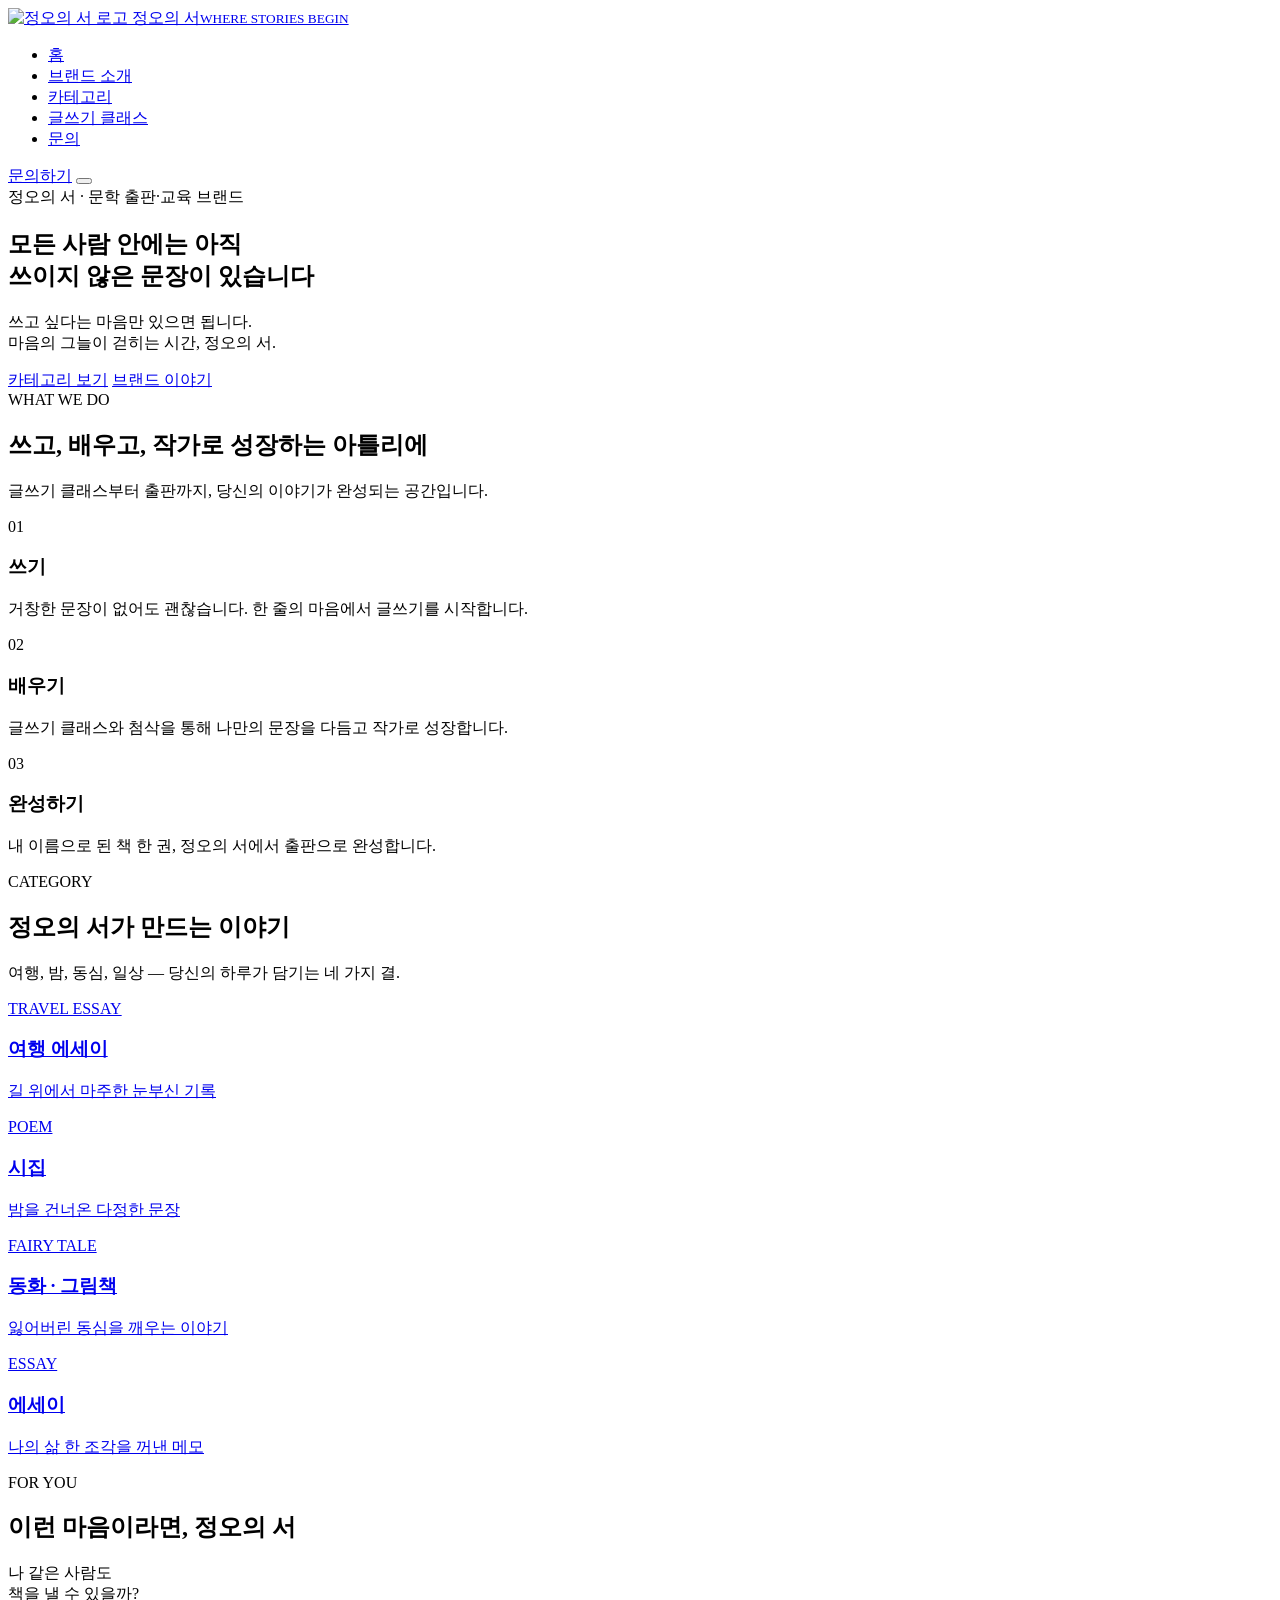
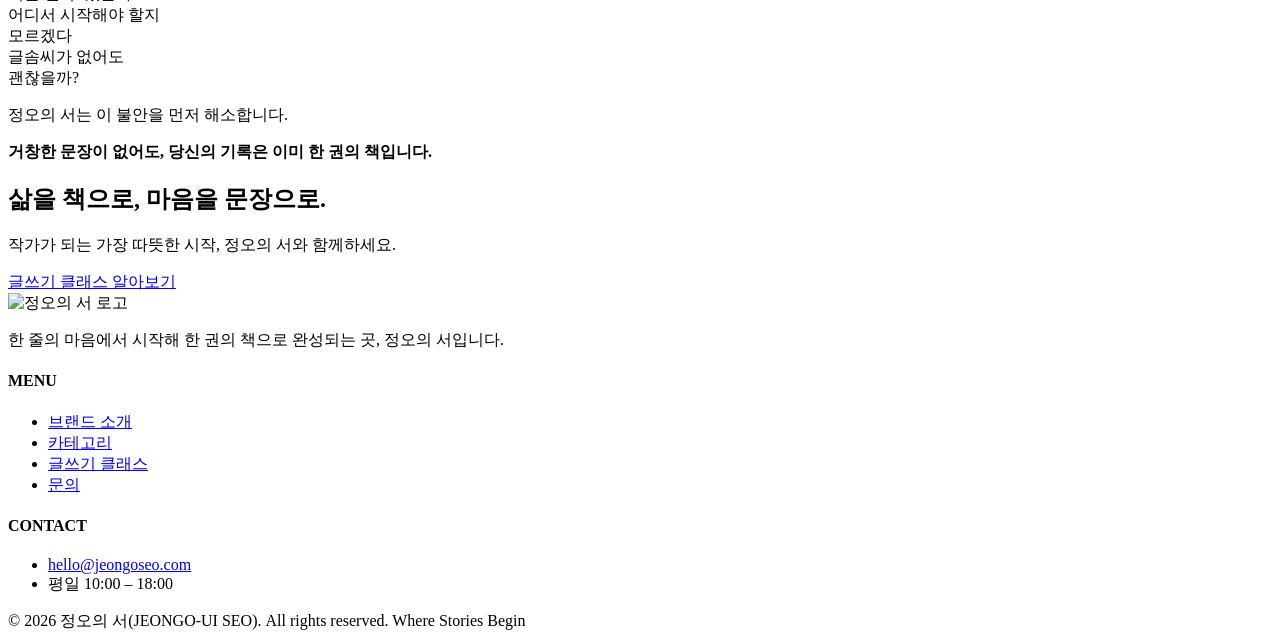
==== index.html @ 09ccb330 "Add files via upload" ====
<!doctype html>
<html lang="ko">
<head>
<meta charset="UTF-8">
<meta name="viewport" content="width=device-width, initial-scale=1.0">
<title>정오의 서 — 삶을 책으로, 마음을 문장으로</title>
<meta name="description" content="정오의 서는 감성 글쓰기와 나만의 기록을 원하는 이들을 위한 문학 출판·교육 브랜드입니다. 글쓰기 클래스부터 출판까지, 당신의 이야기를 완성합니다.">
<link rel="icon" href="assets/img/logo-badge-mango.png">
<link rel="stylesheet" href="css/style.css">
</head>
<body>

<header class="site-header">
  <div class="container">
    <a href="index.html" class="brand">
      <img src="assets/img/logo-badge-mango.png" alt="정오의 서 로고">
      <span class="brand-name">정오의 서<small>WHERE STORIES BEGIN</small></span>
    </a>
    <nav class="main-nav">
      <ul>
        <li><a href="index.html">홈</a></li>
        <li><a href="about.html">브랜드 소개</a></li>
        <li><a href="category.html">카테고리</a></li>
        <li><a href="class.html">글쓰기 클래스</a></li>
        <li><a href="contact.html">문의</a></li>
      </ul>
    </nav>
    <div class="header-cta">
      <a href="contact.html" class="btn btn-accent">문의하기</a>
      <button class="nav-toggle" aria-label="메뉴 열기" aria-expanded="false">
        <span></span><span></span><span></span>
      </button>
    </div>
  </div>
</header>

<section class="hero">
  <div class="container">
    <span class="eyebrow">정오의 서 · 문학 출판·교육 브랜드</span>
    <h1>모든 사람 안에는 아직<br>쓰이지 않은 문장이 있습니다</h1>
    <p class="lead">쓰고 싶다는 마음만 있으면 됩니다.<br>마음의 그늘이 걷히는 시간, 정오의 서.</p>
    <div class="hero-actions">
      <a href="category.html" class="btn btn-primary">카테고리 보기</a>
      <a href="about.html" class="btn btn-outline">브랜드 이야기</a>
    </div>
  </div>
</section>

<section>
  <div class="container">
    <div class="section-head">
      <span class="eyebrow">WHAT WE DO</span>
      <h2>쓰고, 배우고, 작가로 성장하는 아틀리에</h2>
      <p>글쓰기 클래스부터 출판까지, 당신의 이야기가 완성되는 공간입니다.</p>
    </div>
    <div class="pillars">
      <div class="pillar">
        <span class="num">01</span>
        <h3>쓰기</h3>
        <p>거창한 문장이 없어도 괜찮습니다. 한 줄의 마음에서 글쓰기를 시작합니다.</p>
      </div>
      <div class="pillar">
        <span class="num">02</span>
        <h3>배우기</h3>
        <p>글쓰기 클래스와 첨삭을 통해 나만의 문장을 다듬고 작가로 성장합니다.</p>
      </div>
      <div class="pillar">
        <span class="num">03</span>
        <h3>완성하기</h3>
        <p>내 이름으로 된 책 한 권, 정오의 서에서 출판으로 완성합니다.</p>
      </div>
    </div>
  </div>
</section>

<section class="section-alt">
  <div class="container">
    <div class="section-head">
      <span class="eyebrow">CATEGORY</span>
      <h2>정오의 서가 만드는 이야기</h2>
      <p>여행, 밤, 동심, 일상 — 당신의 하루가 담기는 네 가지 결.</p>
    </div>
    <div class="cat-grid">
      <a href="category.html#travel" class="cat-card cat-1">
        <span class="tag">TRAVEL ESSAY</span>
        <h3>여행 에세이</h3>
        <p>길 위에서 마주한 눈부신 기록</p>
      </a>
      <a href="category.html#poem" class="cat-card cat-2">
        <span class="tag">POEM</span>
        <h3>시집</h3>
        <p>밤을 건너온 다정한 문장</p>
      </a>
      <a href="category.html#tale" class="cat-card cat-3">
        <span class="tag">FAIRY TALE</span>
        <h3>동화 · 그림책</h3>
        <p>잃어버린 동심을 깨우는 이야기</p>
      </a>
      <a href="category.html#essay" class="cat-card cat-4">
        <span class="tag">ESSAY</span>
        <h3>에세이</h3>
        <p>나의 삶 한 조각을 꺼낸 메모</p>
      </a>
    </div>
  </div>
</section>

<section>
  <div class="container">
    <div class="section-head">
      <span class="eyebrow">FOR YOU</span>
      <h2>이런 마음이라면, 정오의 서</h2>
    </div>
    <div class="quote-grid">
      <div class="quote-card">나 같은 사람도<br>책을 낼 수 있을까?</div>
      <div class="quote-card">어디서 시작해야 할지<br>모르겠다</div>
      <div class="quote-card">글솜씨가 없어도<br>괜찮을까?</div>
    </div>
    <div class="resolve-banner">
      <p>정오의 서는 이 불안을 먼저 해소합니다.</p>
      <strong>거창한 문장이 없어도, 당신의 기록은 이미 한 권의 책입니다.</strong>
    </div>
  </div>
</section>

<section class="cta-banner">
  <div class="container">
    <h2>삶을 책으로, 마음을 문장으로.</h2>
    <p>작가가 되는 가장 따뜻한 시작, 정오의 서와 함께하세요.</p>
    <a href="class.html" class="btn btn-primary">글쓰기 클래스 알아보기</a>
  </div>
</section>

<footer class="site-footer">
  <div class="container">
    <div class="footer-top">
      <div class="footer-brand">
        <img src="assets/img/logo-badge-dark.png" alt="정오의 서 로고">
        <p>한 줄의 마음에서 시작해 한 권의 책으로 완성되는 곳, 정오의 서입니다.</p>
      </div>
      <div class="footer-col">
        <h4>MENU</h4>
        <ul>
          <li><a href="about.html">브랜드 소개</a></li>
          <li><a href="category.html">카테고리</a></li>
          <li><a href="class.html">글쓰기 클래스</a></li>
          <li><a href="contact.html">문의</a></li>
        </ul>
      </div>
      <div class="footer-col">
        <h4>CONTACT</h4>
        <ul>
          <li><a href="mailto:hello@jeongoseo.com">hello@jeongoseo.com</a></li>
          <li>평일 10:00 – 18:00</li>
        </ul>
      </div>
    </div>
    <div class="footer-bottom">
      <span>© 2026 정오의 서(JEONGO-UI SEO). All rights reserved.</span>
      <span>Where Stories Begin</span>
    </div>
  </div>
</footer>

<script src="js/main.js"></script>
</body>
</html>
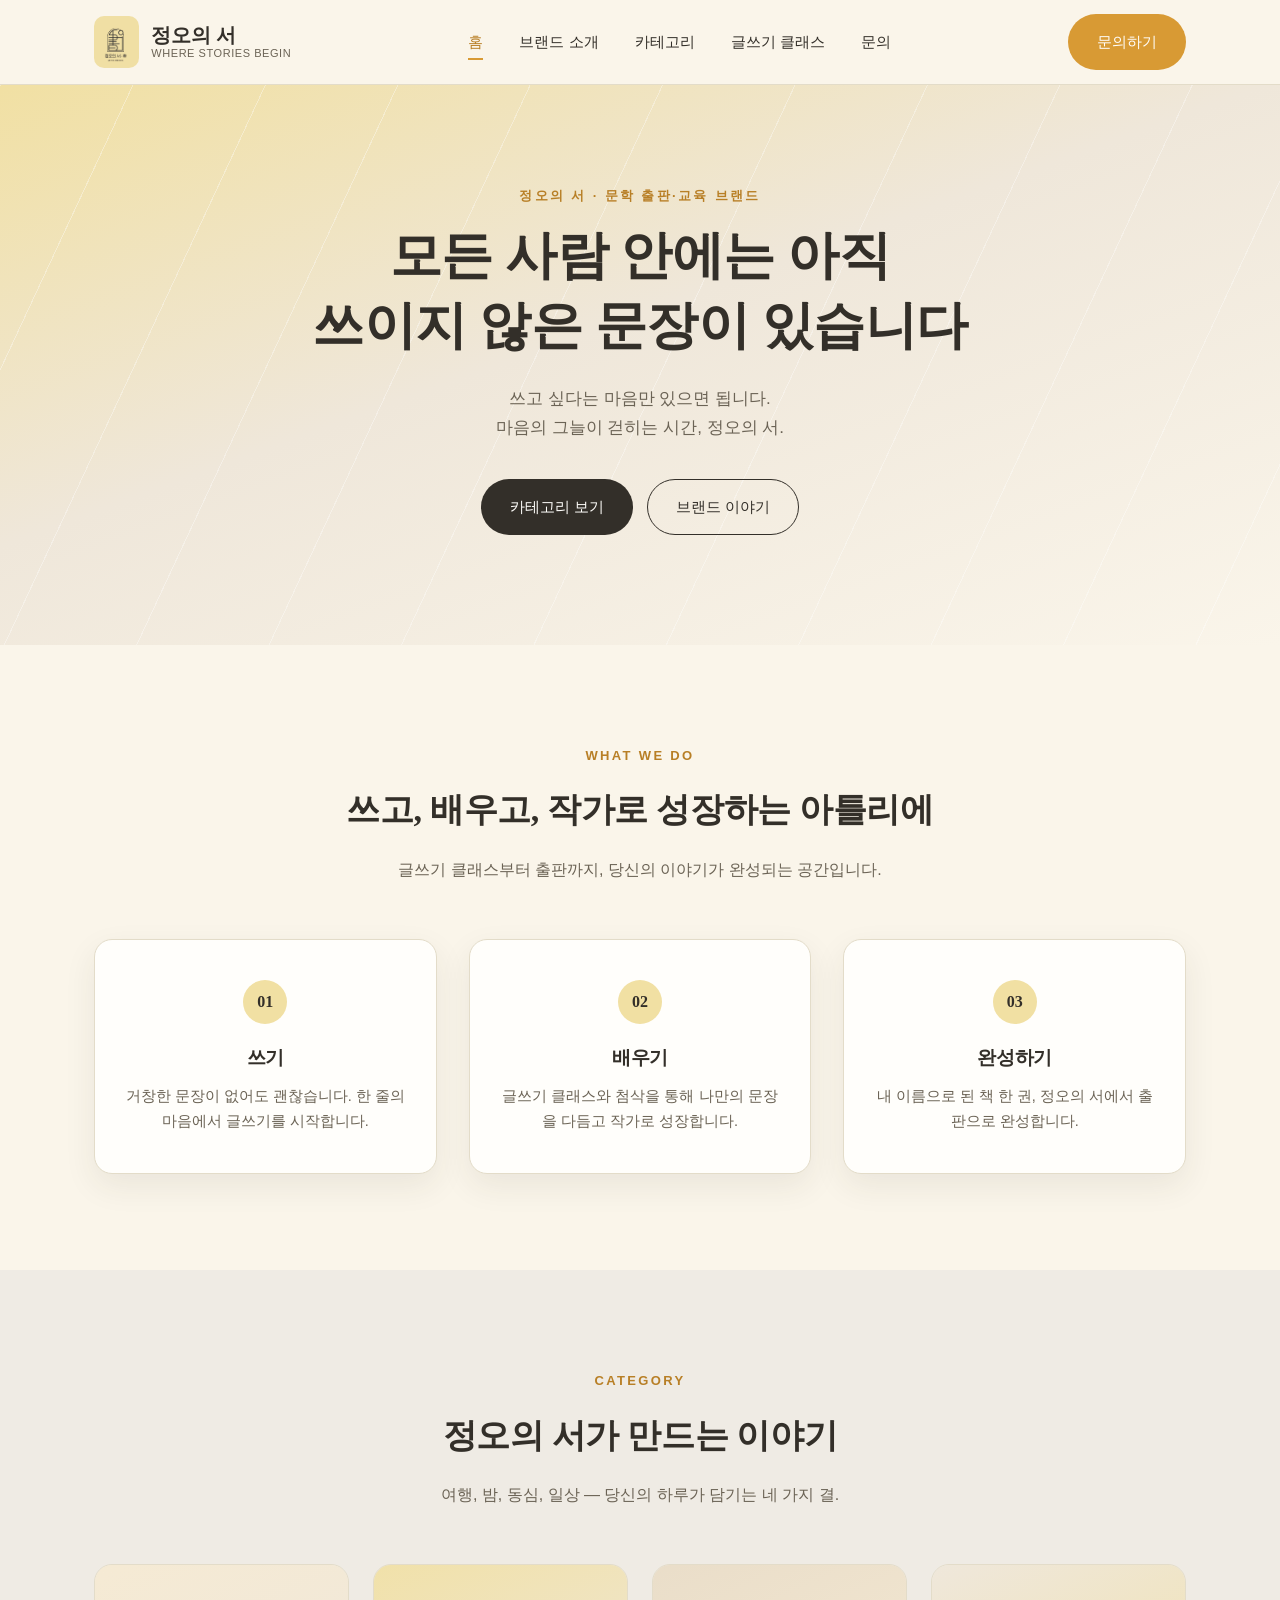
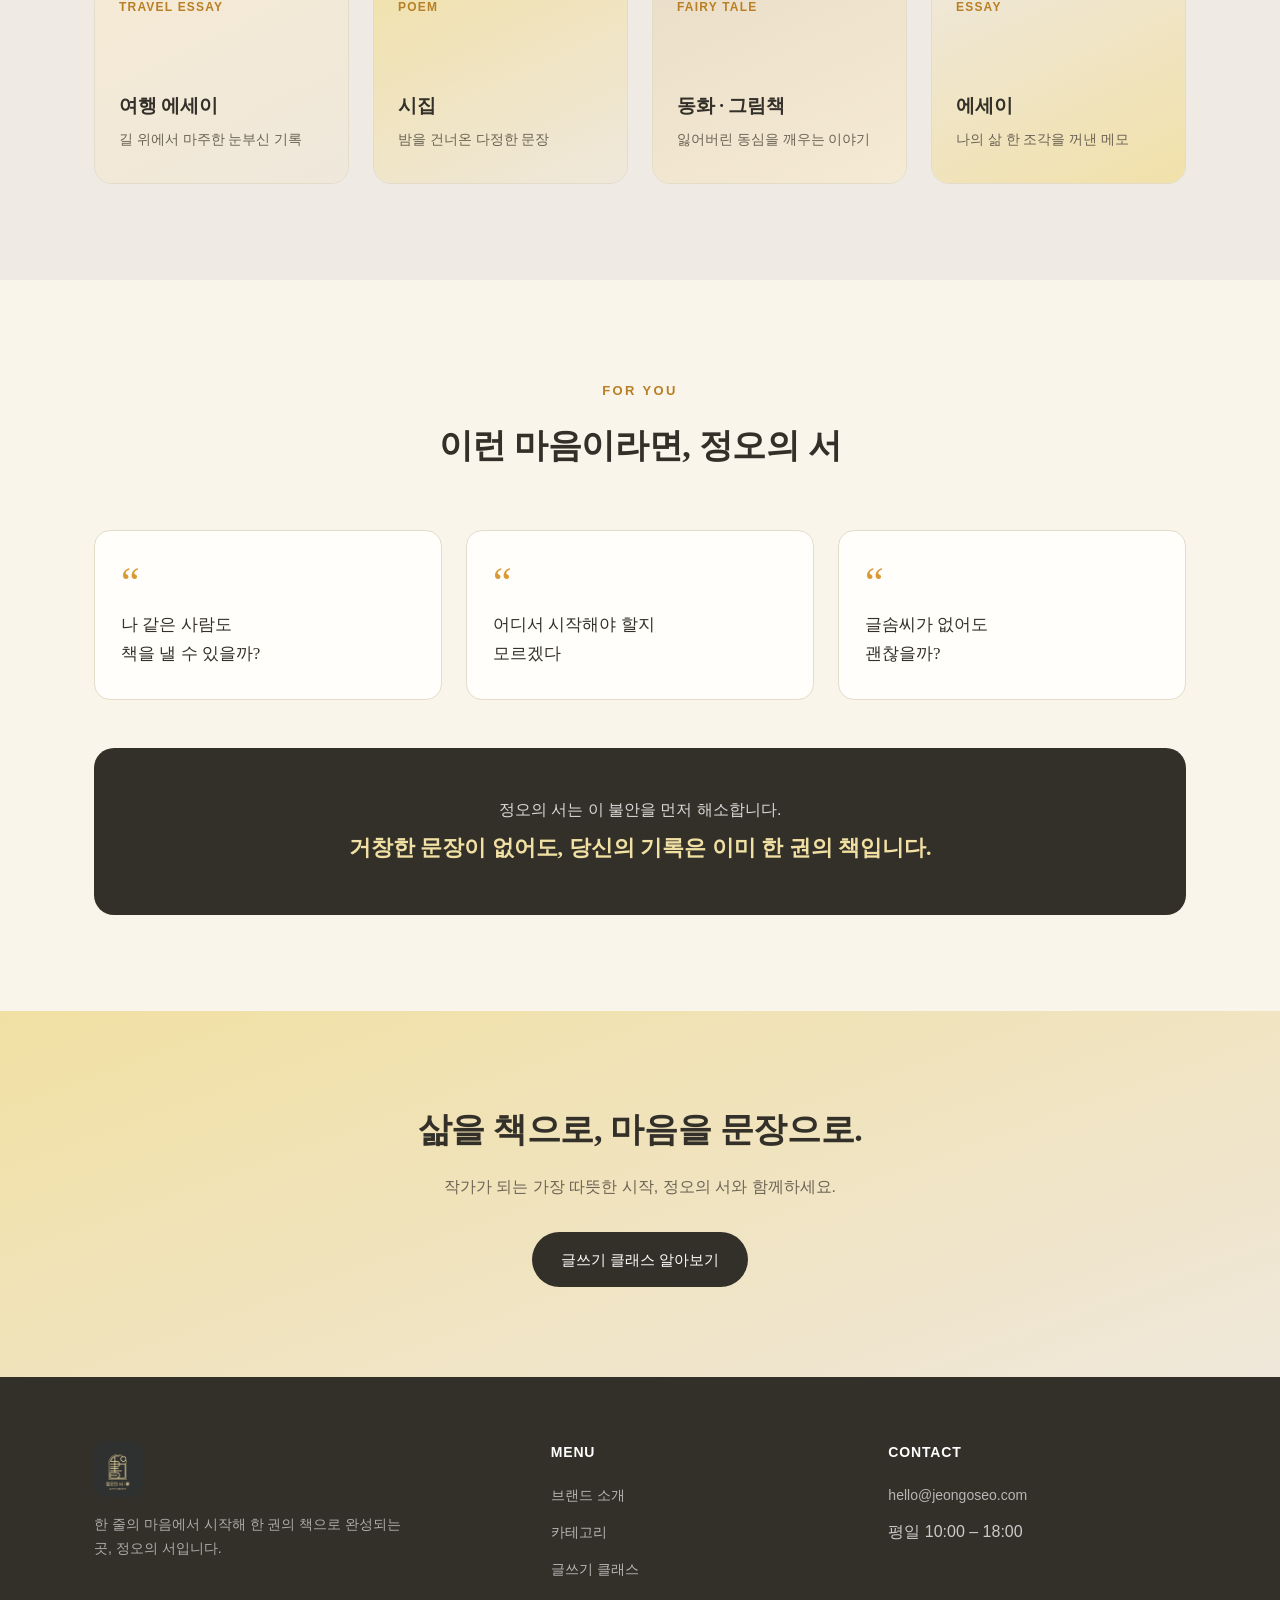
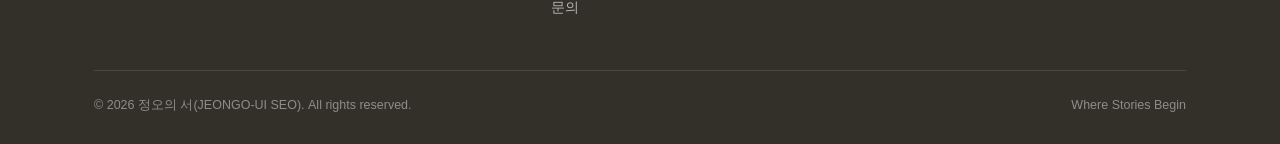
==== commit 9c6f57bc: "Add files via upload" ====
--- a/index.html
+++ b/index.html
@@ -5,15 +5,15 @@
 <meta name="viewport" content="width=device-width, initial-scale=1.0">
 <title>정오의 서 — 삶을 책으로, 마음을 문장으로</title>
 <meta name="description" content="정오의 서는 감성 글쓰기와 나만의 기록을 원하는 이들을 위한 문학 출판·교육 브랜드입니다. 글쓰기 클래스부터 출판까지, 당신의 이야기를 완성합니다.">
-<link rel="icon" href="assets/img/logo-badge-mango.png">
-<link rel="stylesheet" href="css/style.css">
+<link rel="icon" href="logo-badge-mango.png">
+<link rel="stylesheet" href="style.css">
 </head>
 <body>
 
 <header class="site-header">
   <div class="container">
     <a href="index.html" class="brand">
-      <img src="assets/img/logo-badge-mango.png" alt="정오의 서 로고">
+      <img src="logo-badge-mango.png" alt="정오의 서 로고">
       <span class="brand-name">정오의 서<small>WHERE STORIES BEGIN</small></span>
     </a>
     <nav class="main-nav">
@@ -135,7 +135,7 @@
   <div class="container">
     <div class="footer-top">
       <div class="footer-brand">
-        <img src="assets/img/logo-badge-dark.png" alt="정오의 서 로고">
+        <img src="logo-badge-dark.png" alt="정오의 서 로고">
         <p>한 줄의 마음에서 시작해 한 권의 책으로 완성되는 곳, 정오의 서입니다.</p>
       </div>
       <div class="footer-col">
@@ -162,6 +162,6 @@
   </div>
 </footer>
 
-<script src="js/main.js"></script>
+<script src="main.js"></script>
 </body>
 </html>
--- a/style.css
+++ b/style.css
@@ -0,0 +1,575 @@
+@import url('https://fonts.googleapis.com/css2?family=Noto+Serif+KR:wght@400;500;600;700&family=Noto+Sans+KR:wght@300;400;500;700&display=swap');
+
+:root {
+  --cream: #FAF5EA;
+  --beige: #EFEBE4;
+  --peach: #EFE7DA;
+  --mango-pale: #F1E0A3;
+  --mango: #D89A34;
+  --mango-deep: #B87F26;
+  --ink: #332F29;
+  --ink-soft: #6B6355;
+  --line: #E3DCC9;
+  --white: #FFFEFB;
+  --shadow: 0 12px 32px rgba(51, 47, 41, 0.08);
+  --serif: 'Noto Serif KR', serif;
+  --sans: 'Noto Sans KR', sans-serif;
+}
+
+* { box-sizing: border-box; }
+
+html { scroll-behavior: smooth; }
+
+body {
+  margin: 0;
+  font-family: var(--sans);
+  color: var(--ink);
+  background: var(--cream);
+  line-height: 1.7;
+  -webkit-font-smoothing: antialiased;
+}
+
+img { max-width: 100%; display: block; }
+
+a { color: inherit; text-decoration: none; }
+
+ul { list-style: none; margin: 0; padding: 0; }
+
+.container {
+  width: 100%;
+  max-width: 1140px;
+  margin: 0 auto;
+  padding: 0 24px;
+}
+
+h1, h2, h3, h4 {
+  font-family: var(--serif);
+  font-weight: 600;
+  margin: 0 0 .5em;
+  letter-spacing: -0.01em;
+}
+
+p { margin: 0 0 1em; color: var(--ink-soft); }
+
+.eyebrow {
+  display: inline-block;
+  font-size: 13px;
+  letter-spacing: .18em;
+  color: var(--mango-deep);
+  font-weight: 700;
+  margin-bottom: 14px;
+  text-transform: uppercase;
+}
+
+.btn {
+  display: inline-flex;
+  align-items: center;
+  gap: 8px;
+  padding: 14px 28px;
+  border-radius: 999px;
+  font-size: 15px;
+  font-weight: 500;
+  border: 1px solid transparent;
+  cursor: pointer;
+  transition: transform .2s ease, box-shadow .2s ease, background .2s ease;
+  font-family: var(--sans);
+}
+
+.btn-primary {
+  background: var(--ink);
+  color: var(--white);
+}
+.btn-primary:hover { background: #47413a; transform: translateY(-2px); }
+
+.btn-accent {
+  background: var(--mango);
+  color: var(--white);
+}
+.btn-accent:hover { background: var(--mango-deep); transform: translateY(-2px); }
+
+.btn-outline {
+  background: transparent;
+  border-color: var(--ink);
+  color: var(--ink);
+}
+.btn-outline:hover { background: var(--ink); color: var(--white); }
+
+/* ---------- Header ---------- */
+.site-header {
+  position: sticky;
+  top: 0;
+  z-index: 100;
+  background: rgba(250, 245, 234, 0.92);
+  backdrop-filter: blur(8px);
+  border-bottom: 1px solid var(--line);
+}
+
+.site-header .container {
+  display: flex;
+  align-items: center;
+  justify-content: space-between;
+  height: 84px;
+}
+
+.brand {
+  display: flex;
+  align-items: center;
+  gap: 12px;
+}
+
+.brand img {
+  height: 52px;
+  width: auto;
+  border-radius: 10px;
+}
+
+.brand-name {
+  font-family: var(--serif);
+  font-size: 20px;
+  font-weight: 700;
+  line-height: 1.2;
+}
+
+.brand-name small {
+  display: block;
+  font-family: var(--sans);
+  font-size: 11px;
+  font-weight: 400;
+  color: var(--ink-soft);
+  letter-spacing: .05em;
+}
+
+.main-nav ul {
+  display: flex;
+  gap: 36px;
+}
+
+.main-nav a {
+  font-size: 15px;
+  font-weight: 500;
+  padding: 8px 0;
+  border-bottom: 2px solid transparent;
+  transition: border-color .2s ease, color .2s ease;
+}
+
+.main-nav a:hover,
+.main-nav a.active {
+  border-color: var(--mango);
+  color: var(--mango-deep);
+}
+
+.header-cta { display: flex; align-items: center; gap: 18px; }
+
+.nav-toggle {
+  display: none;
+  background: none;
+  border: none;
+  cursor: pointer;
+  padding: 6px;
+}
+.nav-toggle span {
+  display: block;
+  width: 24px;
+  height: 2px;
+  background: var(--ink);
+  margin: 5px 0;
+  transition: transform .2s ease, opacity .2s ease;
+}
+
+/* ---------- Hero ---------- */
+.hero {
+  position: relative;
+  overflow: hidden;
+  padding: 96px 0 110px;
+  background:
+    repeating-linear-gradient(115deg, rgba(255,255,255,0.35) 0px, rgba(255,255,255,0.35) 1px, transparent 1px, transparent 120px),
+    linear-gradient(160deg, var(--mango-pale) 0%, var(--peach) 45%, var(--cream) 100%);
+}
+
+.hero .container {
+  position: relative;
+  z-index: 1;
+  text-align: center;
+  max-width: 780px;
+}
+
+.hero h1 {
+  font-size: clamp(32px, 5vw, 52px);
+  line-height: 1.35;
+  margin-bottom: 24px;
+}
+
+.hero .lead {
+  font-size: 17px;
+  color: var(--ink-soft);
+  margin-bottom: 36px;
+}
+
+.hero-actions {
+  display: flex;
+  justify-content: center;
+  gap: 14px;
+  flex-wrap: wrap;
+}
+
+.page-hero {
+  padding: 72px 0 56px;
+  text-align: center;
+  background: linear-gradient(160deg, var(--peach) 0%, var(--cream) 100%);
+  border-bottom: 1px solid var(--line);
+}
+.page-hero h1 { font-size: clamp(28px, 4vw, 40px); }
+.page-hero p { max-width: 620px; margin-left: auto; margin-right: auto; }
+
+/* ---------- Sections ---------- */
+section { padding: 96px 0; }
+.section-alt { background: var(--beige); }
+.section-head {
+  text-align: center;
+  max-width: 640px;
+  margin: 0 auto 56px;
+}
+.section-head h2 { font-size: clamp(26px, 3.4vw, 34px); }
+
+/* Pillars */
+.pillars {
+  display: grid;
+  grid-template-columns: repeat(3, 1fr);
+  gap: 32px;
+}
+.pillar {
+  background: var(--white);
+  border: 1px solid var(--line);
+  border-radius: 18px;
+  padding: 40px 30px;
+  text-align: center;
+  box-shadow: var(--shadow);
+}
+.pillar .num {
+  display: inline-flex;
+  align-items: center;
+  justify-content: center;
+  width: 44px;
+  height: 44px;
+  border-radius: 50%;
+  background: var(--mango-pale);
+  color: var(--ink);
+  font-family: var(--serif);
+  font-weight: 700;
+  margin-bottom: 18px;
+}
+.pillar h3 { font-size: 19px; margin-bottom: 10px; }
+.pillar p { font-size: 14.5px; margin-bottom: 0; }
+
+/* Category cards */
+.cat-grid {
+  display: grid;
+  grid-template-columns: repeat(4, 1fr);
+  gap: 24px;
+}
+.cat-card {
+  position: relative;
+  border-radius: 18px;
+  padding: 32px 24px;
+  min-height: 220px;
+  display: flex;
+  flex-direction: column;
+  justify-content: flex-end;
+  color: var(--ink);
+  overflow: hidden;
+  border: 1px solid var(--line);
+  transition: transform .25s ease, box-shadow .25s ease;
+}
+.cat-card:hover { transform: translateY(-6px); box-shadow: var(--shadow); }
+.cat-card::before {
+  content: '';
+  position: absolute; inset: 0;
+  opacity: .9;
+  z-index: 0;
+}
+.cat-card > * { position: relative; z-index: 1; }
+.cat-card h3 { font-size: 19px; margin-bottom: 6px; }
+.cat-card p { font-size: 13.5px; margin-bottom: 0; color: var(--ink-soft); }
+.cat-card .tag {
+  font-size: 12px;
+  letter-spacing: .1em;
+  color: var(--mango-deep);
+  font-weight: 700;
+  margin-bottom: auto;
+}
+
+.cat-1::before { background: linear-gradient(155deg, #F6EAD2, #EFE7DA); }
+.cat-2::before { background: linear-gradient(155deg, #F1E0A3, #EFE7DA); }
+.cat-3::before { background: linear-gradient(155deg, #E9DCC6, #F6EAD2); }
+.cat-4::before { background: linear-gradient(155deg, #EFE7DA, #F1E0A3); }
+
+/* Quote cards (target reassurance) */
+.quote-grid {
+  display: grid;
+  grid-template-columns: repeat(3, 1fr);
+  gap: 24px;
+  margin-bottom: 48px;
+}
+.quote-card {
+  background: var(--white);
+  border: 1px solid var(--line);
+  border-radius: 16px;
+  padding: 30px 26px;
+  font-family: var(--serif);
+  font-size: 17px;
+  color: var(--ink);
+  position: relative;
+}
+.quote-card::before {
+  content: '“';
+  font-family: var(--serif);
+  font-size: 42px;
+  color: var(--mango);
+  line-height: 1;
+  display: block;
+  margin-bottom: 8px;
+}
+.resolve-banner {
+  text-align: center;
+  background: var(--ink);
+  color: var(--white);
+  border-radius: 20px;
+  padding: 48px 32px;
+}
+.resolve-banner p { color: rgba(255,255,255,.82); margin-bottom: 6px; }
+.resolve-banner strong { font-family: var(--serif); font-size: 22px; color: var(--mango-pale); display:block; margin-top: 6px; }
+
+/* CTA banner */
+.cta-banner {
+  text-align: center;
+  padding: 90px 0;
+  background: linear-gradient(160deg, var(--mango-pale), var(--peach));
+}
+.cta-banner h2 { font-size: clamp(24px, 3.4vw, 34px); margin-bottom: 14px; }
+.cta-banner p { margin-bottom: 32px; }
+
+/* Timeline (class page) */
+.timeline {
+  display: grid;
+  grid-template-columns: repeat(3, 1fr);
+  gap: 24px;
+  counter-reset: step;
+}
+.step {
+  background: var(--white);
+  border: 1px solid var(--line);
+  border-radius: 18px;
+  padding: 36px 26px;
+  position: relative;
+}
+.step::before {
+  counter-increment: step;
+  content: counter(step, decimal-leading-zero);
+  font-family: var(--serif);
+  font-size: 34px;
+  color: var(--mango);
+  display: block;
+  margin-bottom: 14px;
+}
+.step h3 { font-size: 18px; margin-bottom: 8px; }
+.step p { font-size: 14.5px; margin-bottom: 0; }
+
+/* Story / philosophy blocks */
+.story-block {
+  display: grid;
+  grid-template-columns: 1fr 1fr;
+  gap: 56px;
+  align-items: center;
+}
+.story-visual {
+  aspect-ratio: 4/3;
+  border-radius: 20px;
+  background:
+    repeating-linear-gradient(100deg, rgba(255,255,255,.4) 0 2px, transparent 2px 90px),
+    linear-gradient(150deg, var(--mango-pale), var(--peach) 60%, var(--beige));
+  position: relative;
+  overflow: hidden;
+}
+.story-visual::after {
+  content: '書';
+  position: absolute;
+  right: 8%; bottom: -6%;
+  font-family: var(--serif);
+  font-size: 220px;
+  color: rgba(51,47,41,.06);
+}
+.story-copy .eyebrow { margin-bottom: 12px; }
+.story-copy p { font-size: 15.5px; }
+.philosophy {
+  text-align: center;
+  max-width: 760px;
+  margin: 0 auto;
+  font-family: var(--serif);
+  font-size: clamp(19px, 2.4vw, 24px);
+  line-height: 1.8;
+}
+.philosophy strong { color: var(--mango-deep); }
+
+/* Form */
+.contact-wrap {
+  display: grid;
+  grid-template-columns: 1fr 1.2fr;
+  gap: 56px;
+}
+.contact-info {
+  background: var(--white);
+  border: 1px solid var(--line);
+  border-radius: 18px;
+  padding: 36px;
+}
+.contact-info h3 { font-size: 19px; }
+.contact-info ul { margin-top: 20px; }
+.contact-info li { padding: 12px 0; border-top: 1px solid var(--line); font-size: 14.5px; }
+.contact-info li:first-child { border-top: none; }
+.contact-info li span { display: block; color: var(--mango-deep); font-size: 12px; letter-spacing: .08em; font-weight: 700; margin-bottom: 4px; }
+
+.form-grid {
+  display: grid;
+  grid-template-columns: 1fr 1fr;
+  gap: 18px;
+}
+.form-grid .full { grid-column: 1 / -1; }
+.field { display: flex; flex-direction: column; gap: 8px; margin-bottom: 4px; }
+.field label { font-size: 13.5px; font-weight: 500; color: var(--ink); }
+.field input,
+.field select,
+.field textarea {
+  border: 1px solid var(--line);
+  background: var(--white);
+  border-radius: 10px;
+  padding: 12px 14px;
+  font-family: var(--sans);
+  font-size: 14.5px;
+  color: var(--ink);
+}
+.field textarea { resize: vertical; min-height: 130px; }
+.field input:focus, .field select:focus, .field textarea:focus {
+  outline: none;
+  border-color: var(--mango);
+  box-shadow: 0 0 0 3px rgba(216,154,52,.15);
+}
+.form-note { font-size: 13px; color: var(--ink-soft); margin-top: 14px; }
+
+/* Footer */
+.site-footer {
+  background: var(--ink);
+  color: rgba(255,255,255,.75);
+  padding: 64px 0 28px;
+}
+.footer-top {
+  display: grid;
+  grid-template-columns: 1.4fr 1fr 1fr;
+  gap: 40px;
+  padding-bottom: 40px;
+  border-bottom: 1px solid rgba(255,255,255,.12);
+}
+.footer-brand img { height: 56px; margin-bottom: 16px; border-radius: 10px; }
+.footer-brand p { color: rgba(255,255,255,.6); font-size: 14px; max-width: 320px; }
+.footer-col h4 {
+  font-family: var(--sans);
+  color: #fff;
+  font-size: 14px;
+  letter-spacing: .06em;
+  margin-bottom: 16px;
+}
+.footer-col li { margin-bottom: 10px; }
+.footer-col a { font-size: 14px; color: rgba(255,255,255,.65); transition: color .2s ease; }
+.footer-col a:hover { color: var(--mango-pale); }
+.footer-bottom {
+  padding-top: 24px;
+  display: flex;
+  justify-content: space-between;
+  font-size: 12.5px;
+  color: rgba(255,255,255,.45);
+  flex-wrap: wrap;
+  gap: 10px;
+}
+
+/* Category detail sections */
+.cat-detail {
+  padding: 88px 0;
+  scroll-margin-top: 100px;
+}
+.cat-detail:nth-child(even) { background: var(--beige); }
+.cat-detail .inner {
+  display: grid;
+  grid-template-columns: 1fr 1fr;
+  gap: 56px;
+  align-items: center;
+}
+.cat-detail .inner.reverse .visual { order: 2; }
+.cat-detail .visual {
+  aspect-ratio: 4/3;
+  border-radius: 20px;
+  position: relative;
+  overflow: hidden;
+  display: flex;
+  align-items: center;
+  justify-content: center;
+}
+.cat-detail .visual span.mark {
+  font-family: var(--serif);
+  font-size: 26px;
+  color: var(--ink);
+  opacity: .75;
+  letter-spacing: .1em;
+}
+.cat-detail .visual::after {
+  content: attr(data-glyph);
+  position: absolute;
+  right: 6%; bottom: -10%;
+  font-family: var(--serif);
+  font-size: 200px;
+  color: rgba(51,47,41,.08);
+}
+.visual-travel { background: linear-gradient(150deg, #F6EAD2, #EFE7DA); }
+.visual-poem { background: linear-gradient(150deg, #F1E0A3, #EFE7DA); }
+.visual-tale { background: linear-gradient(150deg, #E9DCC6, #F6EAD2); }
+.visual-essay { background: linear-gradient(150deg, #EFE7DA, #F1E0A3); }
+
+.cat-detail .copy .eyebrow { margin-bottom: 10px; }
+.cat-detail .copy h2 { font-size: clamp(24px, 3vw, 32px); }
+.cat-detail .copy .line {
+  font-family: var(--serif);
+  font-size: 18px;
+  color: var(--mango-deep);
+  margin-bottom: 18px;
+}
+.cat-detail .copy ul { margin: 20px 0 0; }
+.cat-detail .copy li {
+  padding-left: 22px;
+  position: relative;
+  font-size: 14.5px;
+  color: var(--ink-soft);
+  margin-bottom: 8px;
+}
+.cat-detail .copy li::before {
+  content: '—';
+  position: absolute; left: 0; color: var(--mango);
+}
+
+/* Responsive */
+@media (max-width: 900px) {
+  .pillars, .quote-grid, .timeline { grid-template-columns: 1fr; }
+  .cat-grid { grid-template-columns: repeat(2, 1fr); }
+  .story-block, .contact-wrap { grid-template-columns: 1fr; }
+  .footer-top { grid-template-columns: 1fr; }
+  .cat-detail .inner { grid-template-columns: 1fr; }
+  .cat-detail .inner.reverse .visual { order: 0; }
+}
+
+@media (max-width: 760px) {
+  .main-nav { position: fixed; inset: 84px 0 0 0; background: var(--cream); transform: translateX(100%); transition: transform .25s ease; overflow-y: auto; padding: 32px 24px; }
+  .main-nav.open { transform: translateX(0); }
+  .main-nav ul { flex-direction: column; gap: 4px; }
+  .main-nav a { display: block; padding: 14px 4px; font-size: 17px; }
+  .nav-toggle { display: block; }
+  .header-cta .btn-accent { padding: 10px 18px; font-size: 13.5px; }
+  .cat-grid { grid-template-columns: 1fr; }
+  .form-grid { grid-template-columns: 1fr; }
+}
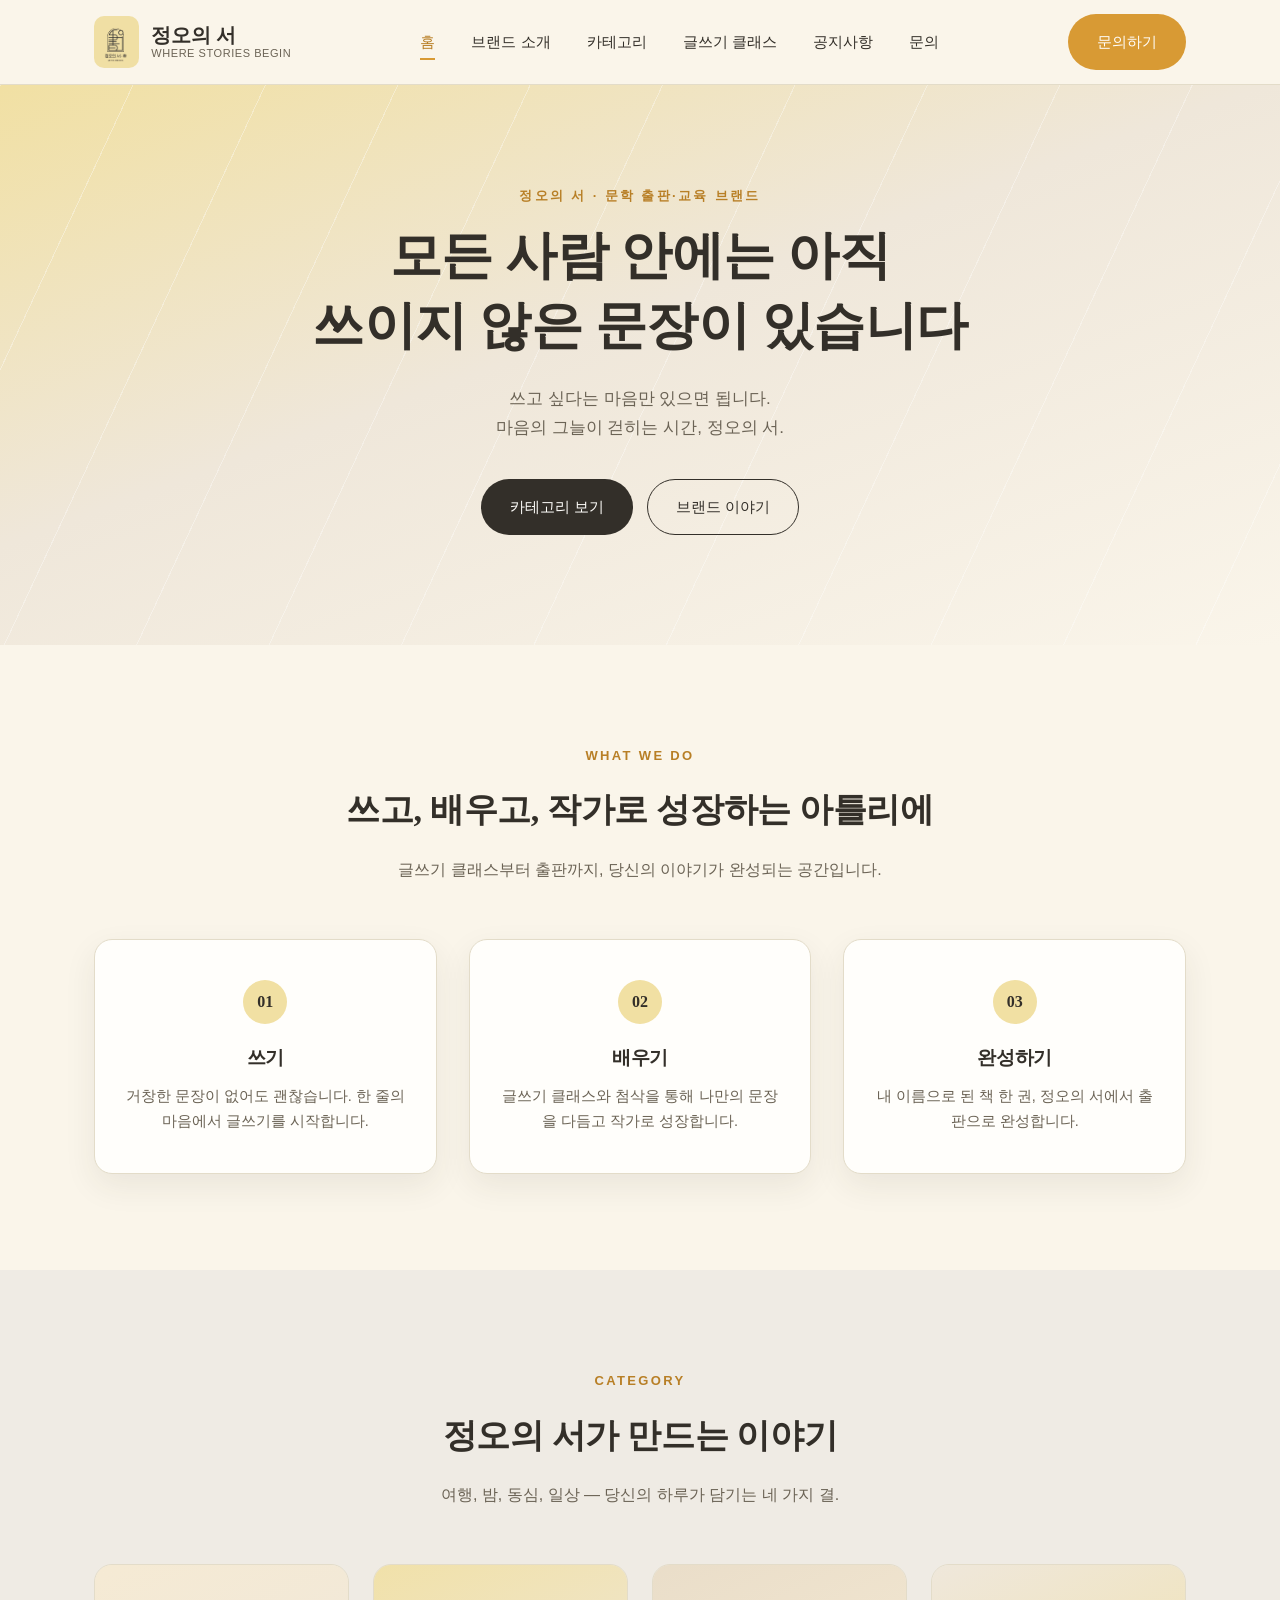
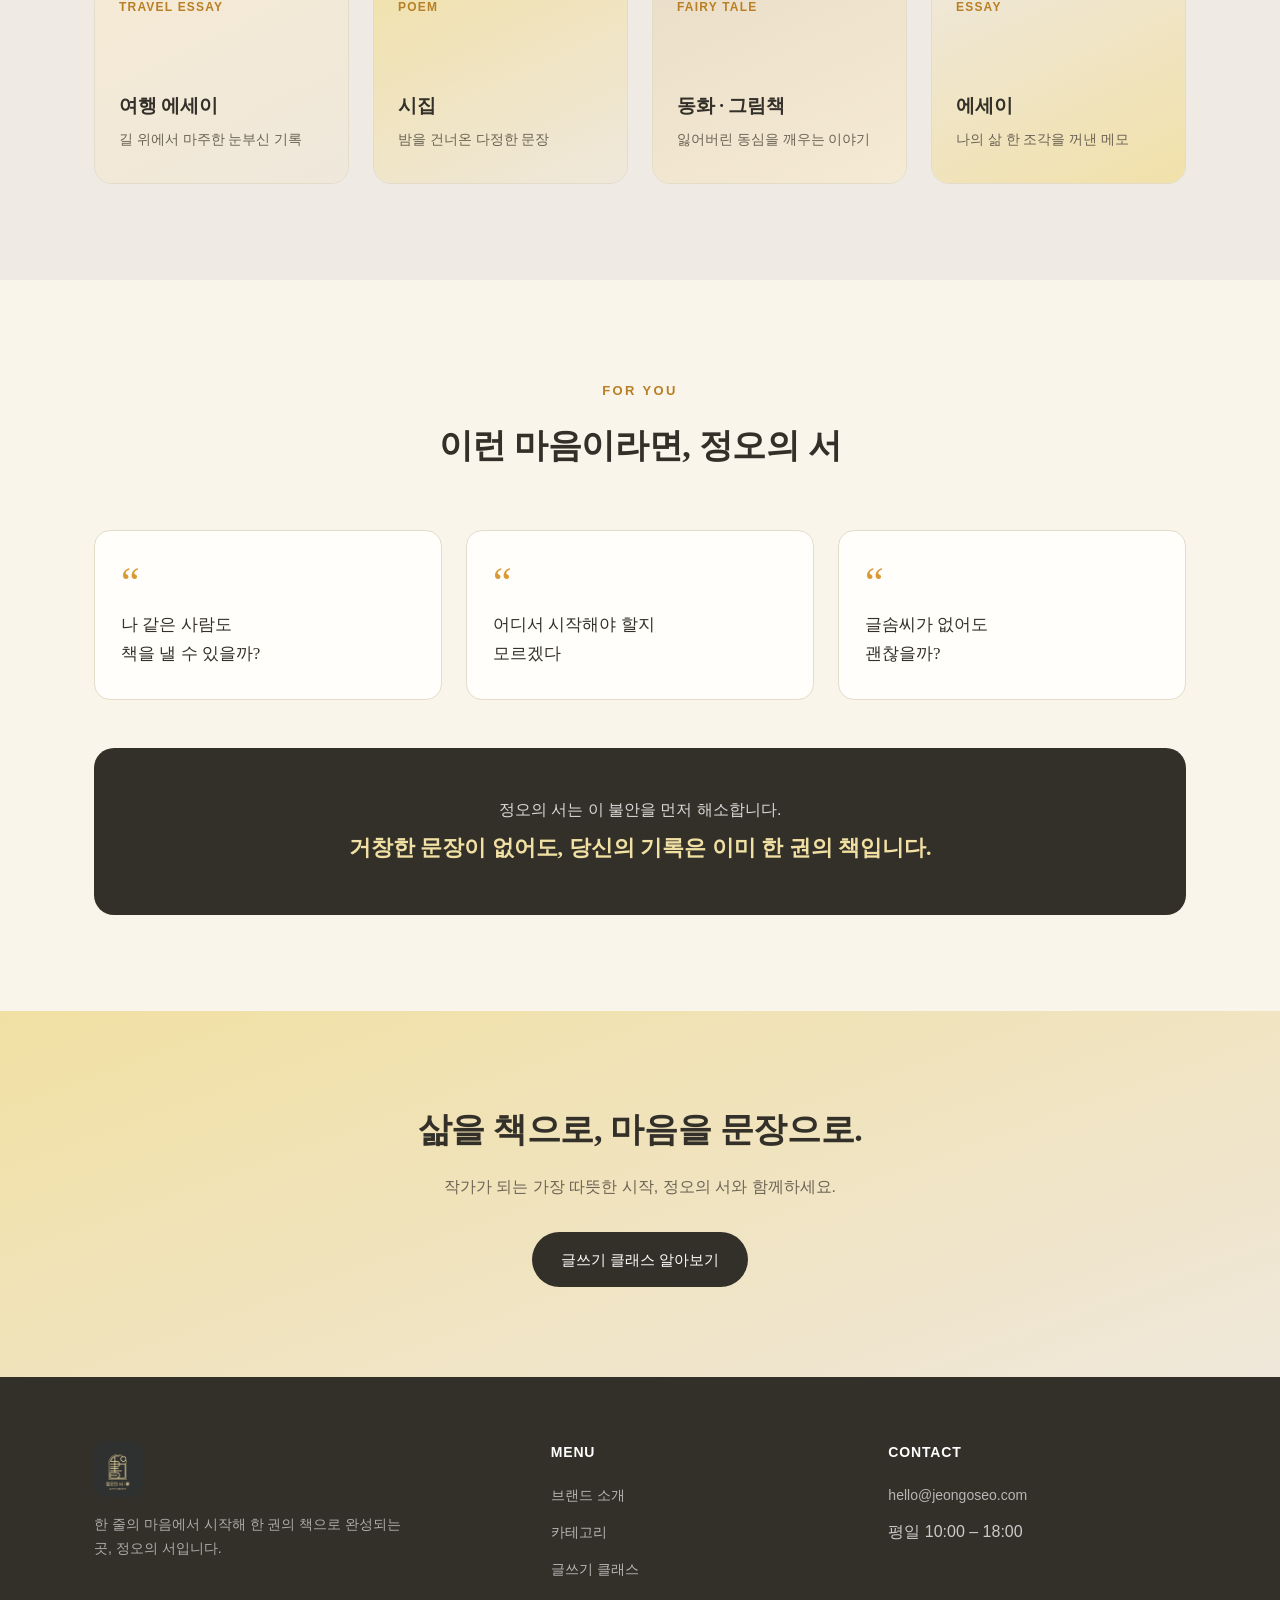
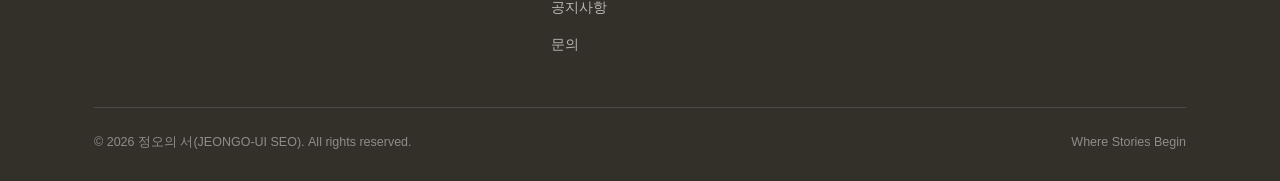
==== commit a343c7de: "Add files via upload" ====
--- a/index.html
+++ b/index.html
@@ -22,6 +22,7 @@
         <li><a href="about.html">브랜드 소개</a></li>
         <li><a href="category.html">카테고리</a></li>
         <li><a href="class.html">글쓰기 클래스</a></li>
+        <li><a href="notice.html">공지사항</a></li>
         <li><a href="contact.html">문의</a></li>
       </ul>
     </nav>
@@ -144,6 +145,7 @@
           <li><a href="about.html">브랜드 소개</a></li>
           <li><a href="category.html">카테고리</a></li>
           <li><a href="class.html">글쓰기 클래스</a></li>
+          <li><a href="notice.html">공지사항</a></li>
           <li><a href="contact.html">문의</a></li>
         </ul>
       </div>
--- a/style.css
+++ b/style.css
@@ -553,6 +553,24 @@
   position: absolute; left: 0; color: var(--mango);
 }
 
+/* Notices */
+.notice-status { text-align: center; color: var(--ink-soft); padding: 40px 0; }
+.notice-list { display: grid; grid-template-columns: repeat(2, 1fr); gap: 20px; }
+.notice-card {
+  display: block; background: var(--white); border: 1px solid var(--line); border-radius: 16px;
+  padding: 26px 24px; box-shadow: var(--shadow); transition: transform .2s ease;
+}
+.notice-card:hover { transform: translateY(-4px); }
+.notice-card-date { font-size: 12px; letter-spacing: .08em; color: var(--mango-deep); font-weight: 700; }
+.notice-card h3 { font-size: 18px; margin: 8px 0 0; }
+
+.notice-back { display: inline-block; font-size: 13.5px; color: var(--ink-soft); margin-bottom: 20px; }
+.notice-detail #notice-title { font-size: clamp(24px, 3.4vw, 32px); margin-top: 8px; }
+.notice-body { font-size: 15.5px; line-height: 1.9; margin: 28px 0; white-space: pre-wrap; }
+.notice-body p { color: var(--ink); }
+.notice-comments { margin-top: 48px; padding-top: 32px; border-top: 1px solid var(--line); }
+.notice-comments-off { color: var(--ink-soft); font-size: 14px; }
+
 /* Responsive */
 @media (max-width: 900px) {
   .pillars, .quote-grid, .timeline { grid-template-columns: 1fr; }
@@ -572,4 +590,5 @@
   .header-cta .btn-accent { padding: 10px 18px; font-size: 13.5px; }
   .cat-grid { grid-template-columns: 1fr; }
   .form-grid { grid-template-columns: 1fr; }
-}
+  .notice-list { grid-template-columns: 1fr; }
+}
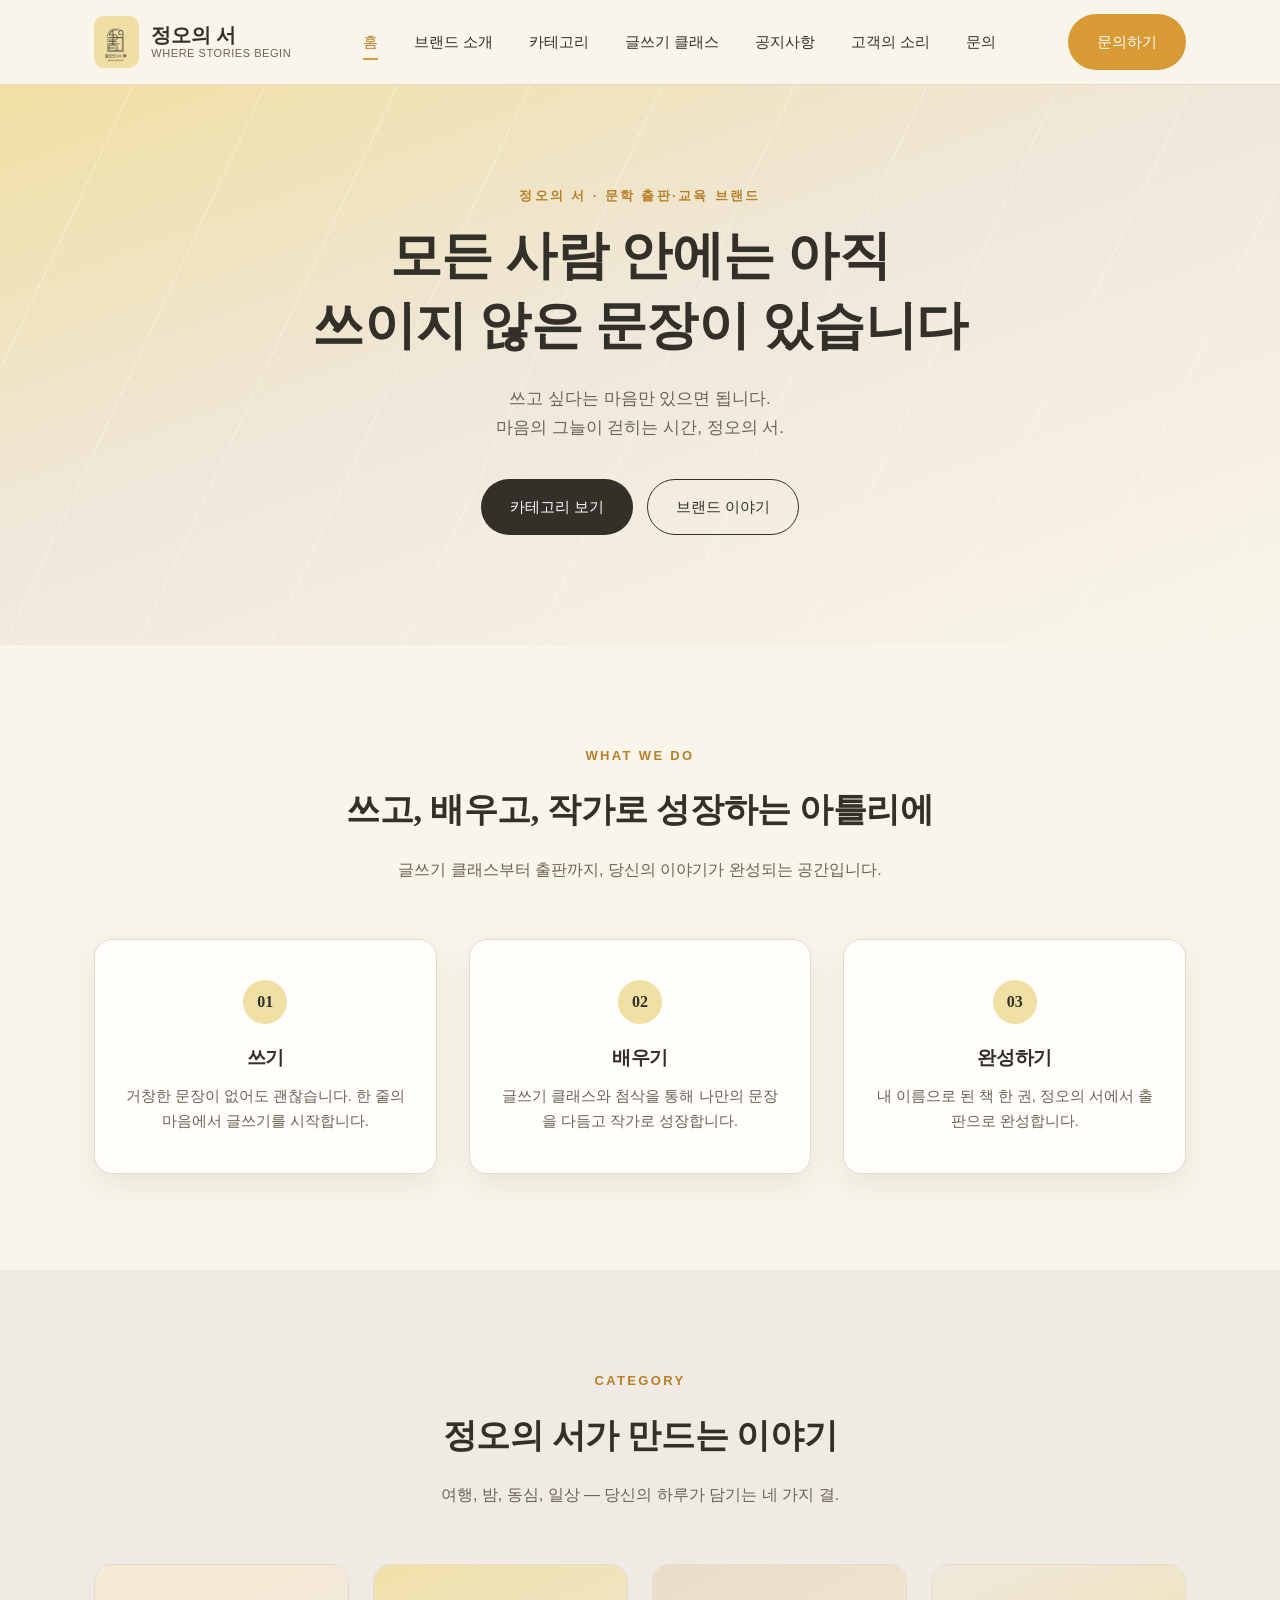
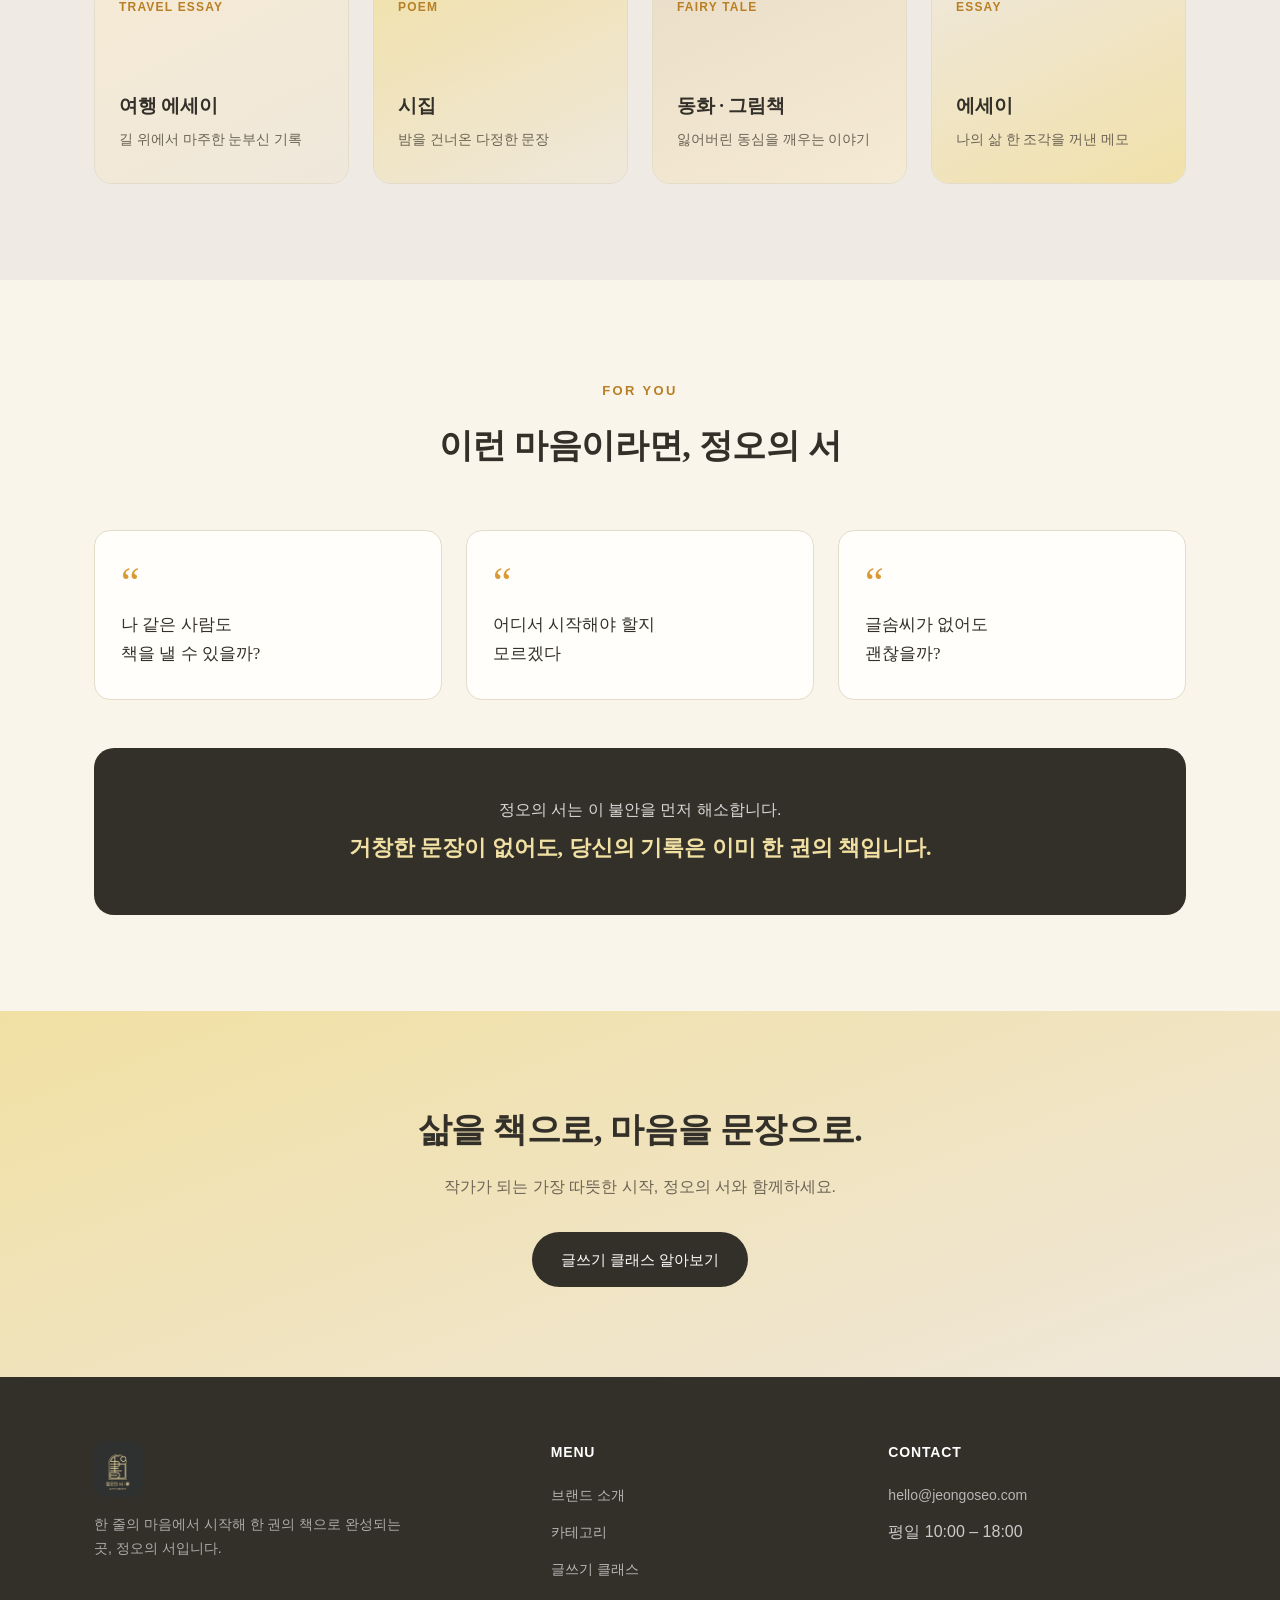
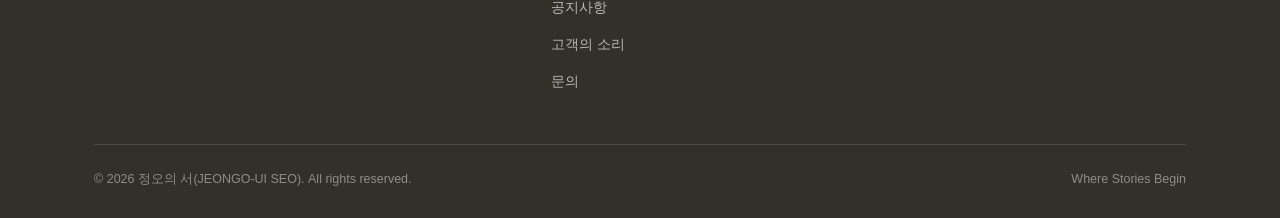
==== commit 375bb07e: "Add files via upload" ====
--- a/index.html
+++ b/index.html
@@ -23,6 +23,7 @@
         <li><a href="category.html">카테고리</a></li>
         <li><a href="class.html">글쓰기 클래스</a></li>
         <li><a href="notice.html">공지사항</a></li>
+        <li><a href="voice.html">고객의 소리</a></li>
         <li><a href="contact.html">문의</a></li>
       </ul>
     </nav>
@@ -146,6 +147,7 @@
           <li><a href="category.html">카테고리</a></li>
           <li><a href="class.html">글쓰기 클래스</a></li>
           <li><a href="notice.html">공지사항</a></li>
+          <li><a href="voice.html">고객의 소리</a></li>
           <li><a href="contact.html">문의</a></li>
         </ul>
       </div>
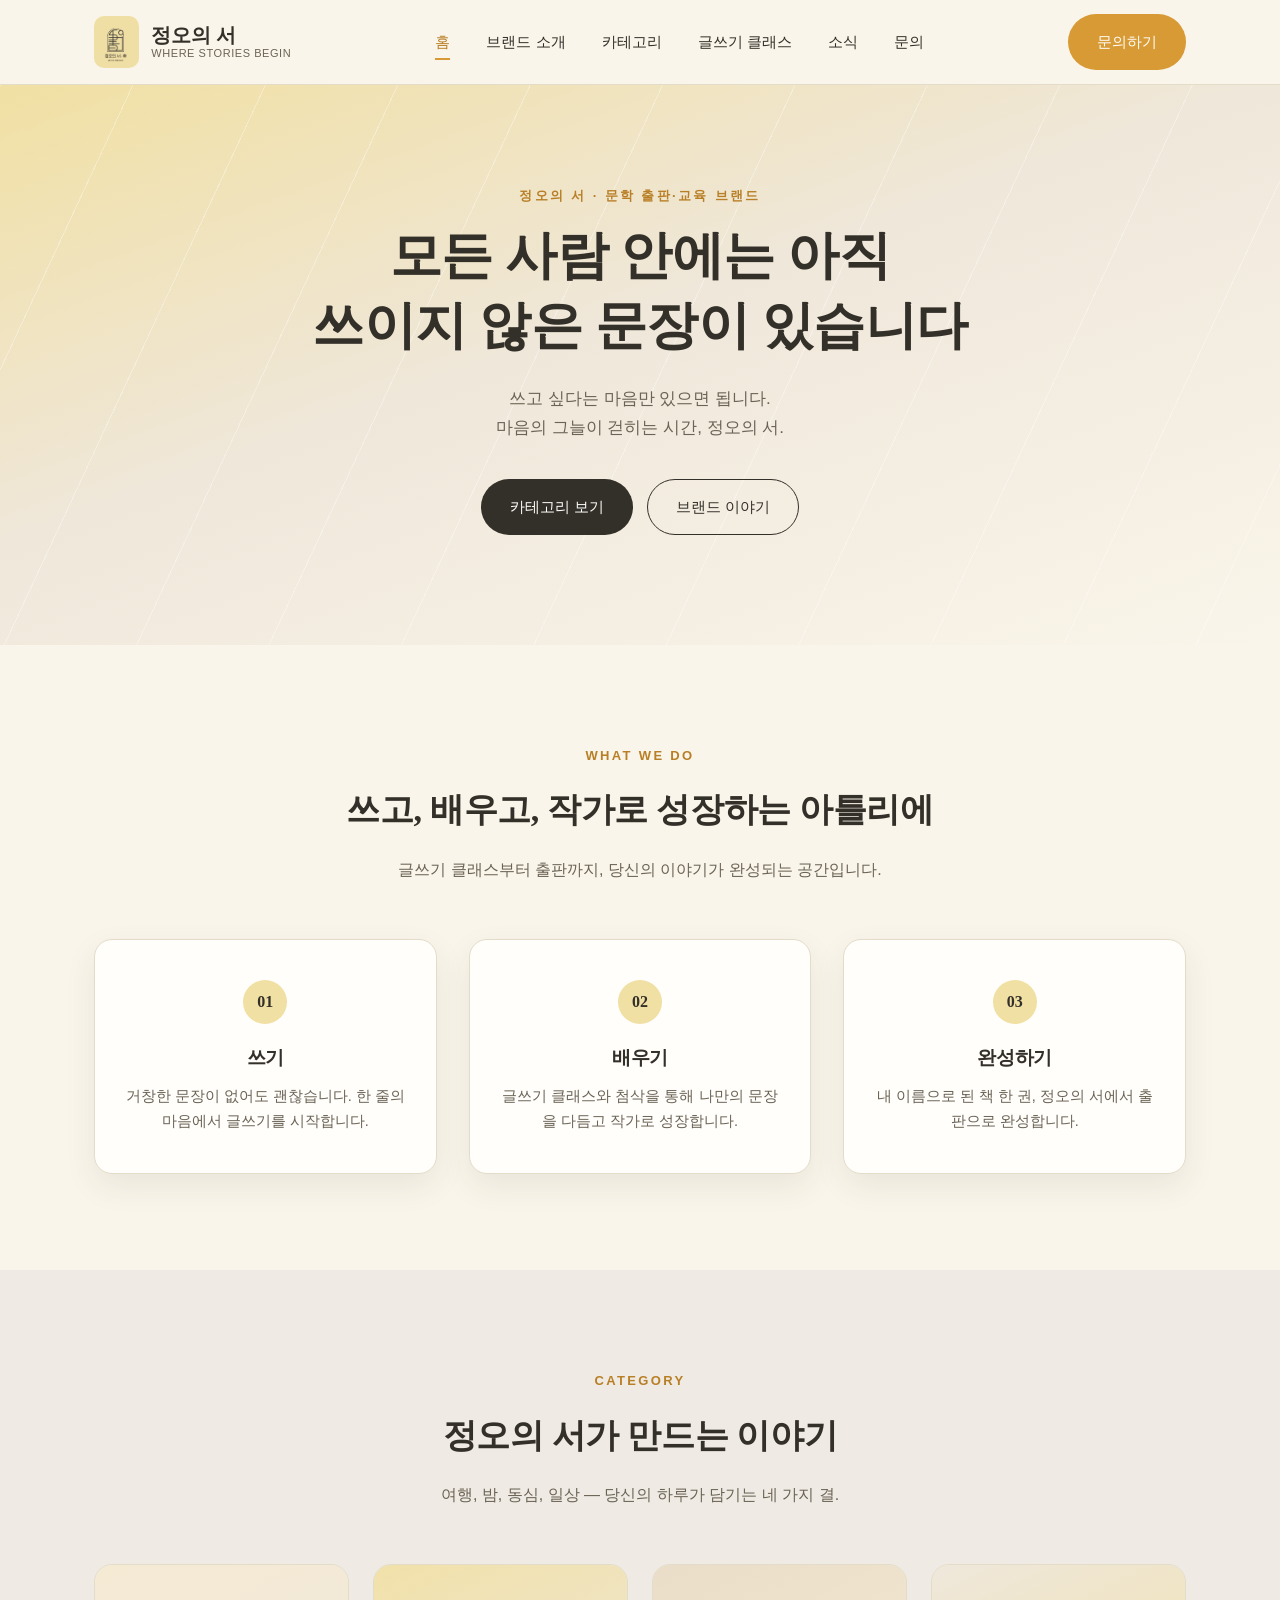
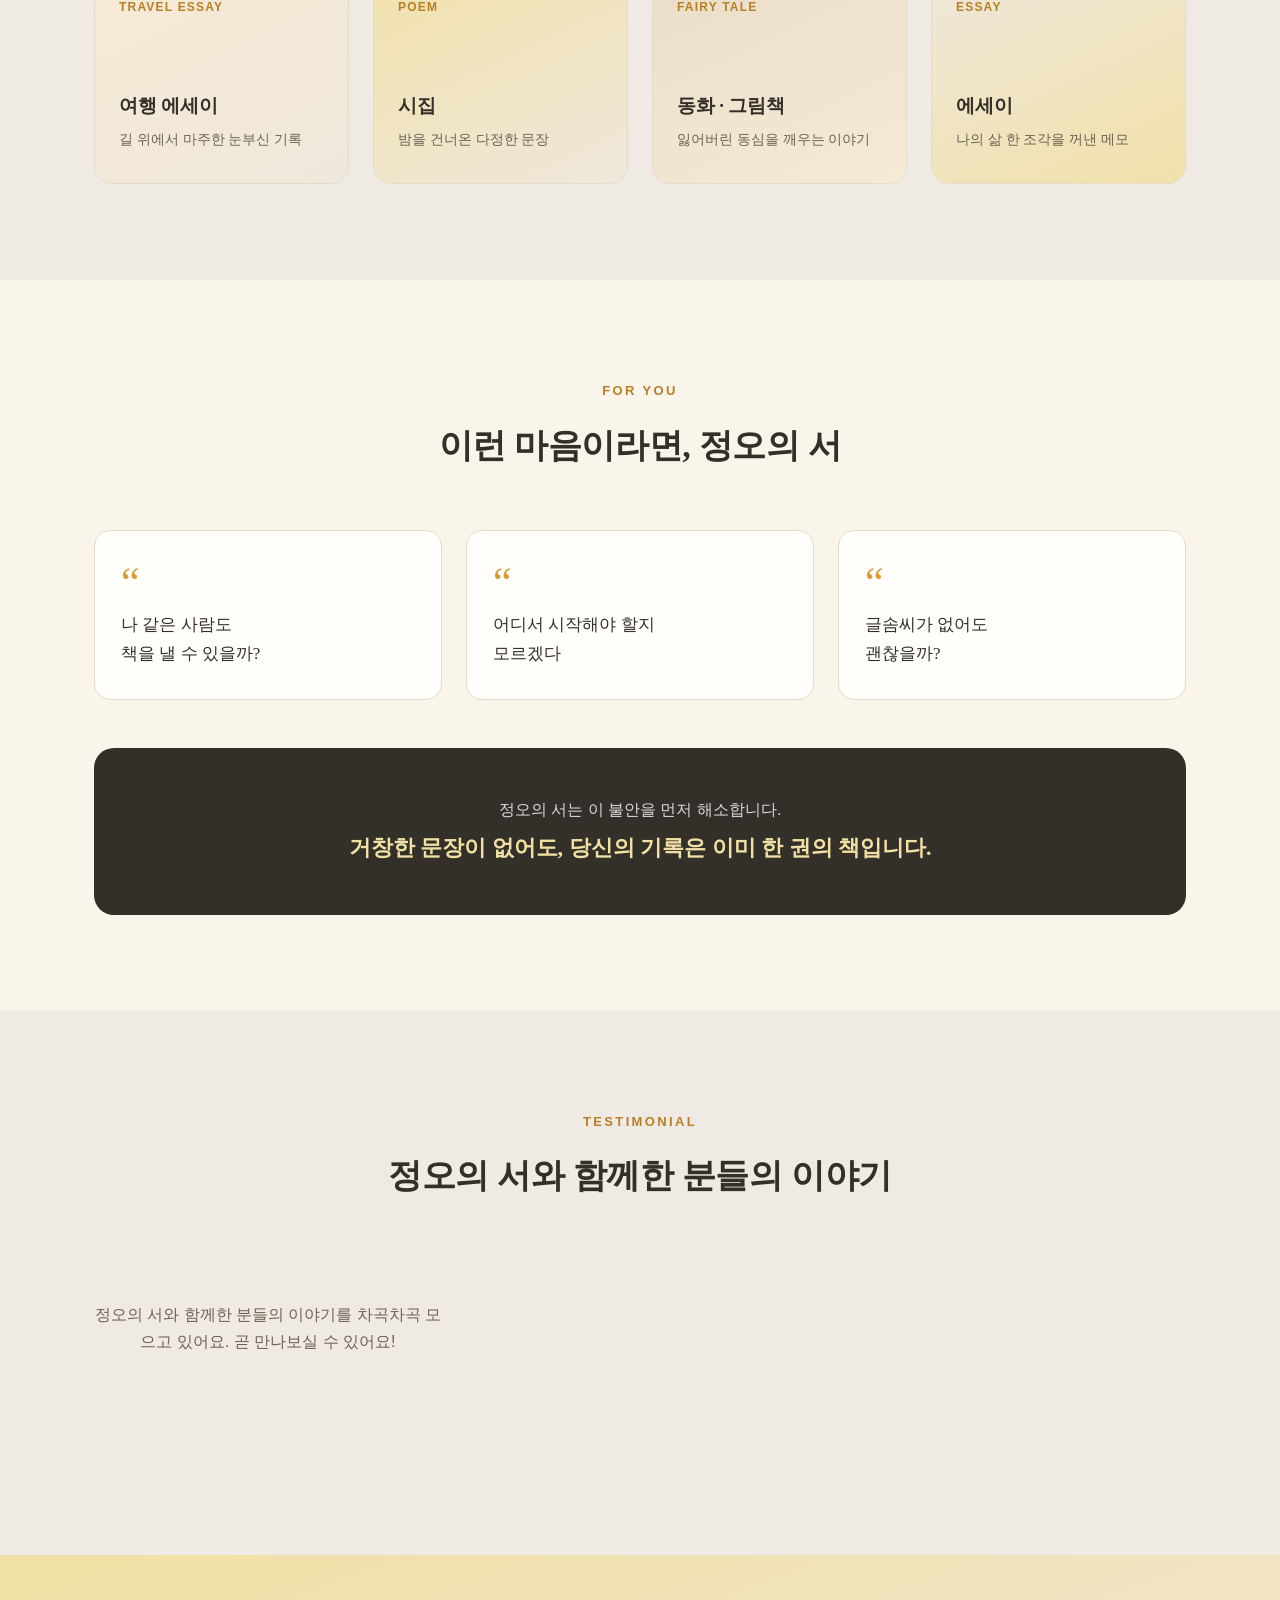
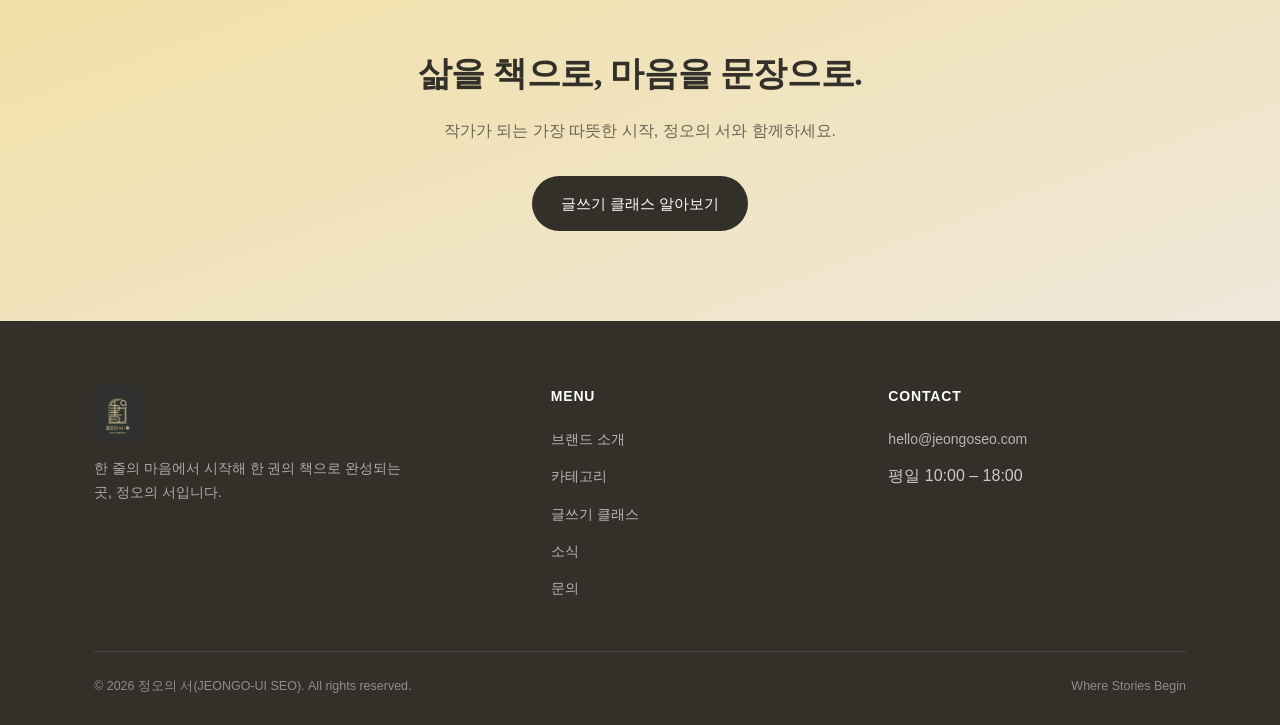
==== commit 65fc4213: "Add files via upload" ====
--- a/index.html
+++ b/index.html
@@ -22,8 +22,7 @@
         <li><a href="about.html">브랜드 소개</a></li>
         <li><a href="category.html">카테고리</a></li>
         <li><a href="class.html">글쓰기 클래스</a></li>
-        <li><a href="notice.html">공지사항</a></li>
-        <li><a href="voice.html">고객의 소리</a></li>
+        <li><a href="news.html">소식</a></li>
         <li><a href="contact.html">문의</a></li>
       </ul>
     </nav>
@@ -125,6 +124,18 @@
   </div>
 </section>
 
+<section class="section-alt">
+  <div class="container">
+    <div class="section-head">
+      <span class="eyebrow">TESTIMONIAL</span>
+      <h2>정오의 서와 함께한 분들의 이야기</h2>
+    </div>
+    <div id="testimonial-list" class="quote-grid">
+      <p class="notice-status">불러오는 중입니다…</p>
+    </div>
+  </div>
+</section>
+
 <section class="cta-banner">
   <div class="container">
     <h2>삶을 책으로, 마음을 문장으로.</h2>
@@ -146,8 +157,7 @@
           <li><a href="about.html">브랜드 소개</a></li>
           <li><a href="category.html">카테고리</a></li>
           <li><a href="class.html">글쓰기 클래스</a></li>
-          <li><a href="notice.html">공지사항</a></li>
-          <li><a href="voice.html">고객의 소리</a></li>
+          <li><a href="news.html">소식</a></li>
           <li><a href="contact.html">문의</a></li>
         </ul>
       </div>
@@ -167,5 +177,39 @@
 </footer>
 
 <script src="main.js"></script>
+<script>
+(function () {
+  var REPO = "dldpdls1020/jeongoseo-website";
+  var listEl = document.getElementById("testimonial-list");
+
+  function escapeHtml(str) {
+    var div = document.createElement("div");
+    div.textContent = str;
+    return div.innerHTML;
+  }
+
+  fetch("https://api.github.com/repos/" + REPO + "/contents/content/testimonials?ref=main")
+    .then(function (r) { if (!r.ok) throw new Error("empty"); return r.json(); })
+    .then(function (items) {
+      var files = items.filter(function (it) { return it.name.endsWith(".json"); });
+      if (files.length === 0) throw new Error("empty");
+      return Promise.all(files.map(function (f) {
+        return fetch(f.download_url).then(function (r) { return r.json(); });
+      }));
+    })
+    .then(function (entries) {
+      entries = entries.filter(function (e) { return e.public !== false; });
+      if (entries.length === 0) throw new Error("empty");
+      listEl.innerHTML = entries.slice(0, 3).map(function (e) {
+        return '<div class="quote-card">' + escapeHtml(e.quote || "") +
+          '<div style="margin-top:14px; font-family:var(--sans); font-size:13px; color:var(--ink-soft);">' +
+          escapeHtml(e.name || "") + (e.role ? ' · ' + escapeHtml(e.role) : '') + '</div></div>';
+      }).join("");
+    })
+    .catch(function () {
+      listEl.innerHTML = '<p class="notice-status">정오의 서와 함께한 분들의 이야기를 차곡차곡 모으고 있어요. 곧 만나보실 수 있어요!</p>';
+    });
+})();
+</script>
 </body>
 </html>
--- a/style.css
+++ b/style.css
@@ -553,6 +553,15 @@
   position: absolute; left: 0; color: var(--mango);
 }
 
+/* Tabs */
+.tabs { display: flex; gap: 8px; border-bottom: 1px solid var(--line); margin-bottom: 40px; }
+.tab-btn {
+  background: none; border: none; cursor: pointer; padding: 12px 6px; margin-bottom: -1px;
+  font-family: var(--serif); font-size: 17px; color: var(--ink-soft);
+  border-bottom: 2px solid transparent;
+}
+.tab-btn.active { color: var(--ink); border-color: var(--mango); }
+
 /* Notices */
 .notice-status { text-align: center; color: var(--ink-soft); padding: 40px 0; }
 .notice-list { display: grid; grid-template-columns: repeat(2, 1fr); gap: 20px; }
